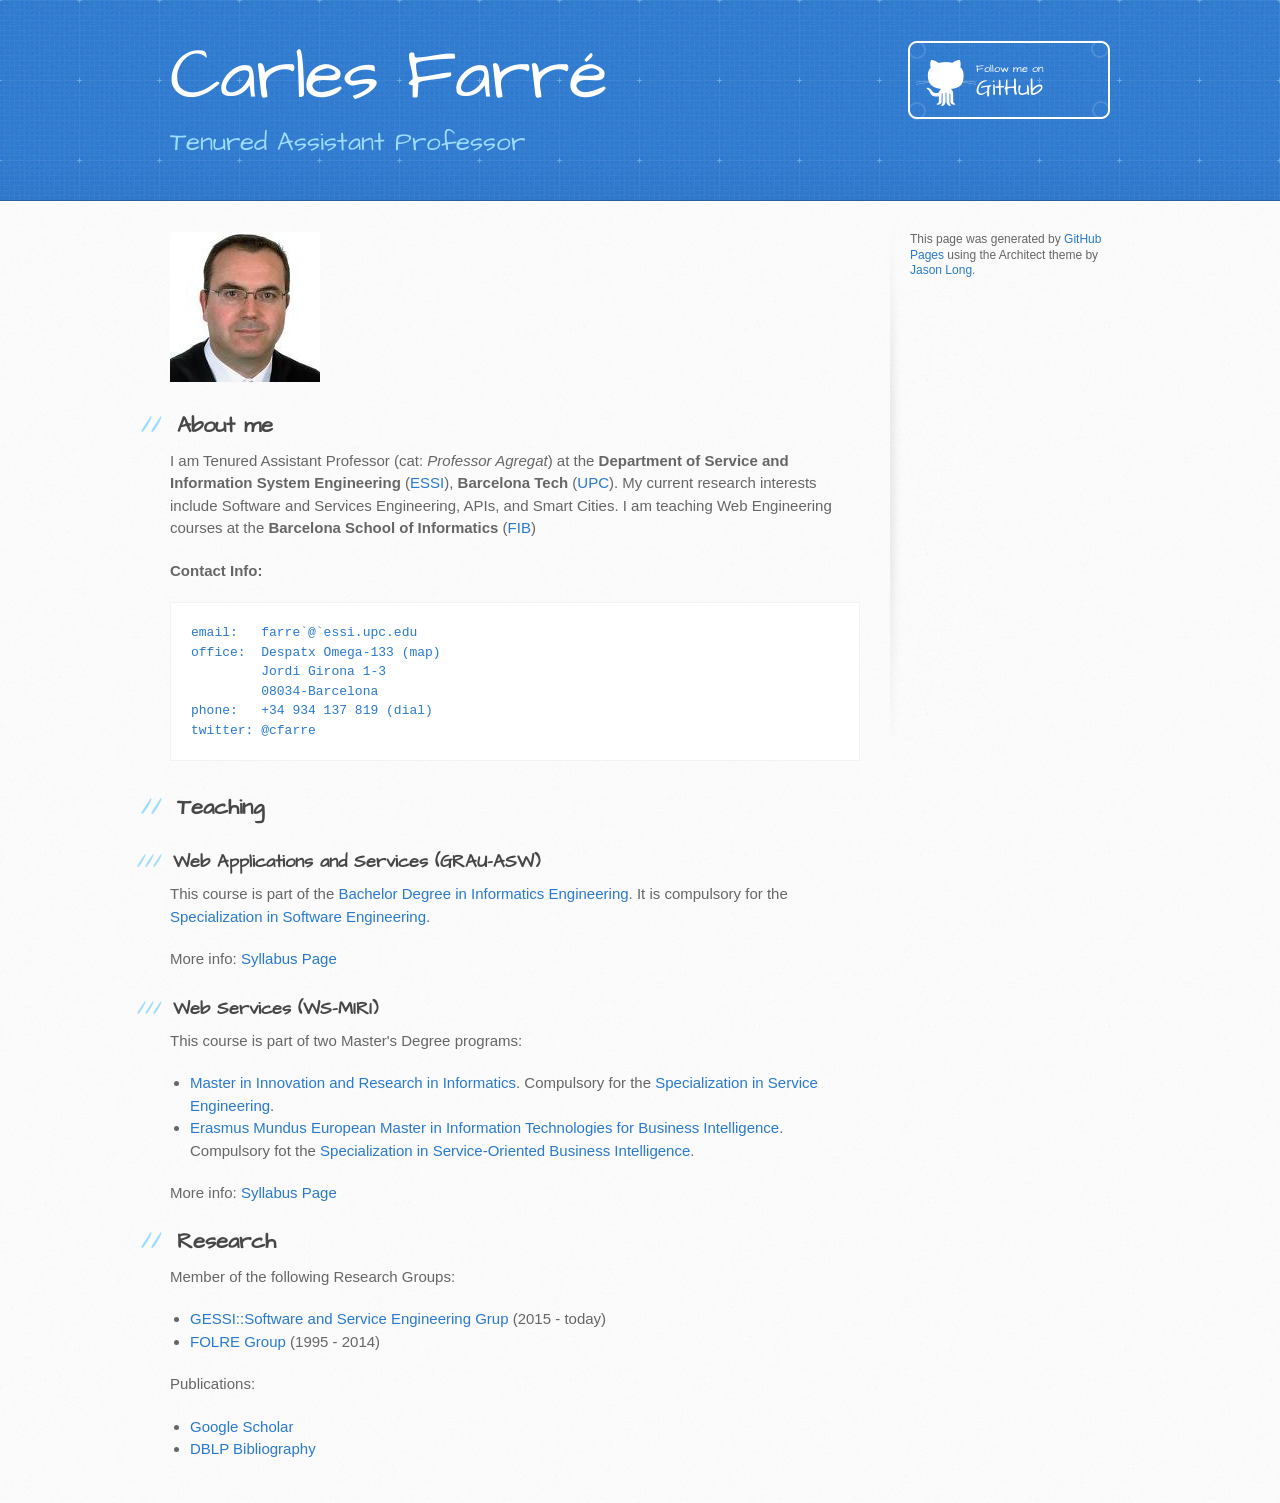
==== index.html @ 05acc35c "Replace master branch with page content via GitHub" ====
<!DOCTYPE html>
<html>
  <head>
    <meta charset='utf-8'>
    <meta http-equiv="X-UA-Compatible" content="chrome=1">
    <meta name="viewport" content="width=device-width, initial-scale=1, maximum-scale=1">
    <link href='https://fonts.googleapis.com/css?family=Architects+Daughter' rel='stylesheet' type='text/css'>
    <link rel="stylesheet" type="text/css" href="stylesheets/stylesheet.css" media="screen">
    <link rel="stylesheet" type="text/css" href="stylesheets/github-light.css" media="screen">
    <link rel="stylesheet" type="text/css" href="stylesheets/print.css" media="print">

    <!--[if lt IE 9]>
    <script src="//html5shiv.googlecode.com/svn/trunk/html5.js"></script>
    <![endif]-->

    <title>Carles Farré by carlesf</title>
  </head>

  <body>
    <header>
      <div class="inner">
        <h1>Carles Farré</h1>
        <h2>Tenured Assistant Professor</h2>
        <a href="https://github.com/carlesf" class="button"><small>Follow me on</small> GitHub</a>
      </div>
    </header>

    <div id="content-wrapper">
      <div class="inner clearfix">
        <section id="main-content">
          <p><img src="images/carles_farre.jpg" alt="Me"></p>

<h2>
<a id="about-me" class="anchor" href="#about-me" aria-hidden="true"><span class="octicon octicon-link"></span></a>About me</h2>

<p>I am Tenured Assistant Professor (cat: <em>Professor Agregat</em>) at the <strong>Department of Service and Information System Engineering</strong> (<a href="http://www.essi.upc.edu/">ESSI</a>), <strong>Barcelona Tech</strong> (<a href="http://www.upc.edu/">UPC</a>). My current research interests include Software and Services Engineering, APIs, and Smart Cities. I am teaching Web Engineering courses at the <strong>Barcelona School of Informatics</strong> (<a href="http://www.fib.upc.edu/fib.html">FIB</a>)</p>

<p><strong>Contact Info:</strong></p>

<pre><code>email:   farre`@`essi.upc.edu
office:  Despatx Omega-133 (map)
         Jordi Girona 1-3
         08034-Barcelona
phone:   +34 934 137 819 (dial)
twitter: @cfarre
</code></pre>

<h2>
<a id="teaching" class="anchor" href="#teaching" aria-hidden="true"><span class="octicon octicon-link"></span></a>Teaching</h2>

<h3>
<a id="web-applications-and-services-grau-asw" class="anchor" href="#web-applications-and-services-grau-asw" aria-hidden="true"><span class="octicon octicon-link"></span></a>Web Applications and Services (GRAU-ASW)</h3>

<p>This course is part of the <a href="http://www.fib.upc.edu/en/estudiar-enginyeria-informatica/enginyeries-pla-2003/EI.html">Bachelor Degree in Informatics Engineering</a>. It is compulsory for the <a href="http://www.fib.upc.edu/en/estudiar-enginyeria-informatica/especialitats-grau/enginyeria-del-software.html">Specialization in Software Engineering</a>.</p>

<p>More info: <a href="http://www.fib.upc.edu/en/estudiar-enginyeria-informatica/assignatures/ASW.html">Syllabus Page</a></p>

<h3>
<a id="web-services-ws-miri" class="anchor" href="#web-services-ws-miri" aria-hidden="true"><span class="octicon octicon-link"></span></a>Web Services (WS-MIRI)</h3>

<p>This course is part of two Master's Degree programs:</p>

<ul>
<li>
<a href="http://www.fib.upc.edu/en/masters/miri.html">Master in Innovation and Research in Informatics</a>. Compulsory for the <a href="http://www.fib.upc.edu/en/masters/miri/services-engineering.html">Specialization in Service Engineering</a>.</li>
<li>
<a href="http://it4bi.univ-tours.fr/">Erasmus Mundus European Master in Information Technologies for Business Intelligence</a>. Compulsory fot the <a href="http://it4bi.univ-tours.fr/home/master-programme/course-content/">Specialization in Service-Oriented Business Intelligence</a>.</li>
</ul>

<p>More info: <a href="http://www.fib.upc.edu/en/masters/miri/syllabus.html?assig=WS-MIRI">Syllabus Page</a></p>

<h2>
<a id="research" class="anchor" href="#research" aria-hidden="true"><span class="octicon octicon-link"></span></a>Research</h2>

<p>Member of the following Research Groups:</p>

<ul>
<li>
<a href="http://www.essi.upc.edu/%7Egessi/">GESSI::Software and Service Engineering Grup</a> (2015 - today)</li>
<li>
<a href="http://www.essi.upc.edu/%7Efolre/home_ang.html">FOLRE Group</a> (1995 - 2014)</li>
</ul>

<p>Publications:</p>

<ul>
<li><a href="http://scholar.google.com/citations?user=_XJMeP0AAAAJ&amp;hl=en">Google Scholar</a></li>
<li><a href="http://www.informatik.uni-trier.de/%7Eley/db/indices/a-tree/f/Farr=eacute=:Carles.html">DBLP Bibliography</a></li>
</ul>
        </section>

        <aside id="sidebar">


          <p>This page was generated by <a href="https://pages.github.com">GitHub Pages</a> using the Architect theme by <a href="https://twitter.com/jasonlong">Jason Long</a>.</p>
        </aside>
      </div>
    </div>

            <script type="text/javascript">
            var gaJsHost = (("https:" == document.location.protocol) ? "https://ssl." : "http://www.");
            document.write(unescape("%3Cscript src='" + gaJsHost + "google-analytics.com/ga.js' type='text/javascript'%3E%3C/script%3E"));
          </script>
          <script type="text/javascript">
            try {
              var pageTracker = _gat._getTracker("UA-244586-2");
            pageTracker._trackPageview();
            } catch(err) {}
          </script>

  </body>
</html>
---- stylesheets/github-light.css ----
/*
   Copyright 2014 GitHub Inc.

   Licensed under the Apache License, Version 2.0 (the "License");
   you may not use this file except in compliance with the License.
   You may obtain a copy of the License at

       http://www.apache.org/licenses/LICENSE-2.0

   Unless required by applicable law or agreed to in writing, software
   distributed under the License is distributed on an "AS IS" BASIS,
   WITHOUT WARRANTIES OR CONDITIONS OF ANY KIND, either express or implied.
   See the License for the specific language governing permissions and
   limitations under the License.

*/

.pl-c /* comment */ {
  color: #969896;
}

.pl-c1      /* constant, markup.raw, meta.diff.header, meta.module-reference, meta.property-name, support, support.constant, support.variable, variable.other.constant */,
.pl-s .pl-v /* string variable */ {
  color: #0086b3;
}

.pl-e  /* entity */,
.pl-en /* entity.name */ {
  color: #795da3;
}

.pl-s .pl-s1 /* string source */,
.pl-smi      /* storage.modifier.import, storage.modifier.package, storage.type.java, variable.other, variable.parameter.function */ {
  color: #333;
}

.pl-ent /* entity.name.tag */ {
  color: #63a35c;
}

.pl-k /* keyword, storage, storage.type */ {
  color: #a71d5d;
}

.pl-pds              /* punctuation.definition.string, string.regexp.character-class */,
.pl-s                /* string */,
.pl-s .pl-pse .pl-s1 /* string punctuation.section.embedded source */,
.pl-sr               /* string.regexp */,
.pl-sr .pl-cce       /* string.regexp constant.character.escape */,
.pl-sr .pl-sra       /* string.regexp string.regexp.arbitrary-repitition */,
.pl-sr .pl-sre       /* string.regexp source.ruby.embedded */ {
  color: #183691;
}

.pl-v /* variable */ {
  color: #ed6a43;
}

.pl-id /* invalid.deprecated */ {
  color: #b52a1d;
}

.pl-ii /* invalid.illegal */ {
  background-color: #b52a1d;
  color: #f8f8f8;
}

.pl-sr .pl-cce /* string.regexp constant.character.escape */ {
  color: #63a35c;
  font-weight: bold;
}

.pl-ml /* markup.list */ {
  color: #693a17;
}

.pl-mh        /* markup.heading */,
.pl-mh .pl-en /* markup.heading entity.name */,
.pl-ms        /* meta.separator */ {
  color: #1d3e81;
  font-weight: bold;
}

.pl-mq /* markup.quote */ {
  color: #008080;
}

.pl-mi /* markup.italic */ {
  color: #333;
  font-style: italic;
}

.pl-mb /* markup.bold */ {
  color: #333;
  font-weight: bold;
}

.pl-md /* markup.deleted, meta.diff.header.from-file */ {
  background-color: #ffecec;
  color: #bd2c00;
}

.pl-mi1 /* markup.inserted, meta.diff.header.to-file */ {
  background-color: #eaffea;
  color: #55a532;
}

.pl-mdr /* meta.diff.range */ {
  color: #795da3;
  font-weight: bold;
}

.pl-mo /* meta.output */ {
  color: #1d3e81;
}
---- stylesheets/print.css ----
html, body, div, span, applet, object, iframe,
h1, h2, h3, h4, h5, h6, p, blockquote, pre,
a, abbr, acronym, address, big, cite, code,
del, dfn, em, img, ins, kbd, q, s, samp,
small, strike, strong, sub, sup, tt, var,
b, u, i, center,
dl, dt, dd, ol, ul, li,
fieldset, form, label, legend,
table, caption, tbody, tfoot, thead, tr, th, td,
article, aside, canvas, details, embed,
figure, figcaption, footer, header, hgroup,
menu, nav, output, ruby, section, summary,
time, mark, audio, video {
  padding: 0;
  margin: 0;
  font: inherit;
  font-size: 100%;
  vertical-align: baseline;
  border: 0;
}
/* HTML5 display-role reset for older browsers */
article, aside, details, figcaption, figure,
footer, header, hgroup, menu, nav, section {
  display: block;
}
body {
  line-height: 1;
}
ol, ul {
  list-style: none;
}
blockquote, q {
  quotes: none;
}
blockquote:before, blockquote:after,
q:before, q:after {
  content: '';
  content: none;
}
table {
  border-spacing: 0;
  border-collapse: collapse;
}
body {
  font-family: 'Helvetica Neue', Helvetica, Arial, serif;
  font-size: 13px;
  line-height: 1.5;
  color: #000;
}

a {
  font-weight: bold;
  color: #d5000d;
}

header {
  padding-top: 35px;
  padding-bottom: 10px;
}

header h1 {
  font-size: 48px;
  font-weight: bold;
  line-height: 1.2;
  color: #303030;
  letter-spacing: -1px;
}

header h2 {
  font-size: 24px;
  font-weight: normal;
  line-height: 1.3;
  color: #aaa;
  letter-spacing: -1px;
}
#downloads {
  display: none;
}
#main_content {
  padding-top: 20px;
}

code, pre {
  margin-bottom: 30px;
  font-family: Monaco, "Bitstream Vera Sans Mono", "Lucida Console", Terminal;
  font-size: 12px;
  color: #222;
}

code {
  padding: 0 3px;
}

pre {
  padding: 20px;
  overflow: auto;
  border: solid 1px #ddd;
}
pre code {
  padding: 0;
}

ul, ol, dl {
  margin-bottom: 20px;
}


/* COMMON STYLES */

table {
  width: 100%;
  border: 1px solid #ebebeb;
}

th {
  font-weight: 500;
}

td {
  font-weight: 300;
  text-align: center;
  border: 1px solid #ebebeb;
}

form {
  padding: 20px;
  background: #f2f2f2;

}


/* GENERAL ELEMENT TYPE STYLES */

h1 {
  font-size: 2.8em;
}

h2 {
  margin-bottom: 8px;
  font-size: 22px;
  font-weight: bold;
  color: #303030;
}

h3 {
  margin-bottom: 8px;
  font-size: 18px;
  font-weight: bold;
  color: #d5000d;
}

h4 {
  font-size: 16px;
  font-weight: bold;
  color: #303030;
}

h5 {
  font-size: 1em;
  color: #303030;
}

h6 {
  font-size: .8em;
  color: #303030;
}

p {
  margin-bottom: 20px;
  font-weight: 300;
}

a {
  text-decoration: none;
}

p a {
  font-weight: 400;
}

blockquote {
  padding: 0 0 0 30px;
  margin-bottom: 20px;
  font-size: 1.6em;
  border-left: 10px solid #e9e9e9;
}

ul li {
  padding-left: 20px;
  list-style-position: inside;
  list-style: disc;
}

ol li {
  padding-left: 3px;
  list-style-position: inside;
  list-style: decimal;
}

dl dd {
  font-style: italic;
  font-weight: 100;
}

footer {
  padding-top: 20px;
  padding-bottom: 30px;
  margin-top: 40px;
  font-size: 13px;
  color: #aaa;
}

footer a {
  color: #666;
}

/* MISC */
.clearfix:after {
  display: block;
  height: 0;
  clear: both;
  visibility: hidden;
  content: '.';
}

.clearfix {display: inline-block;}
* html .clearfix {height: 1%;}
.clearfix {display: block;}
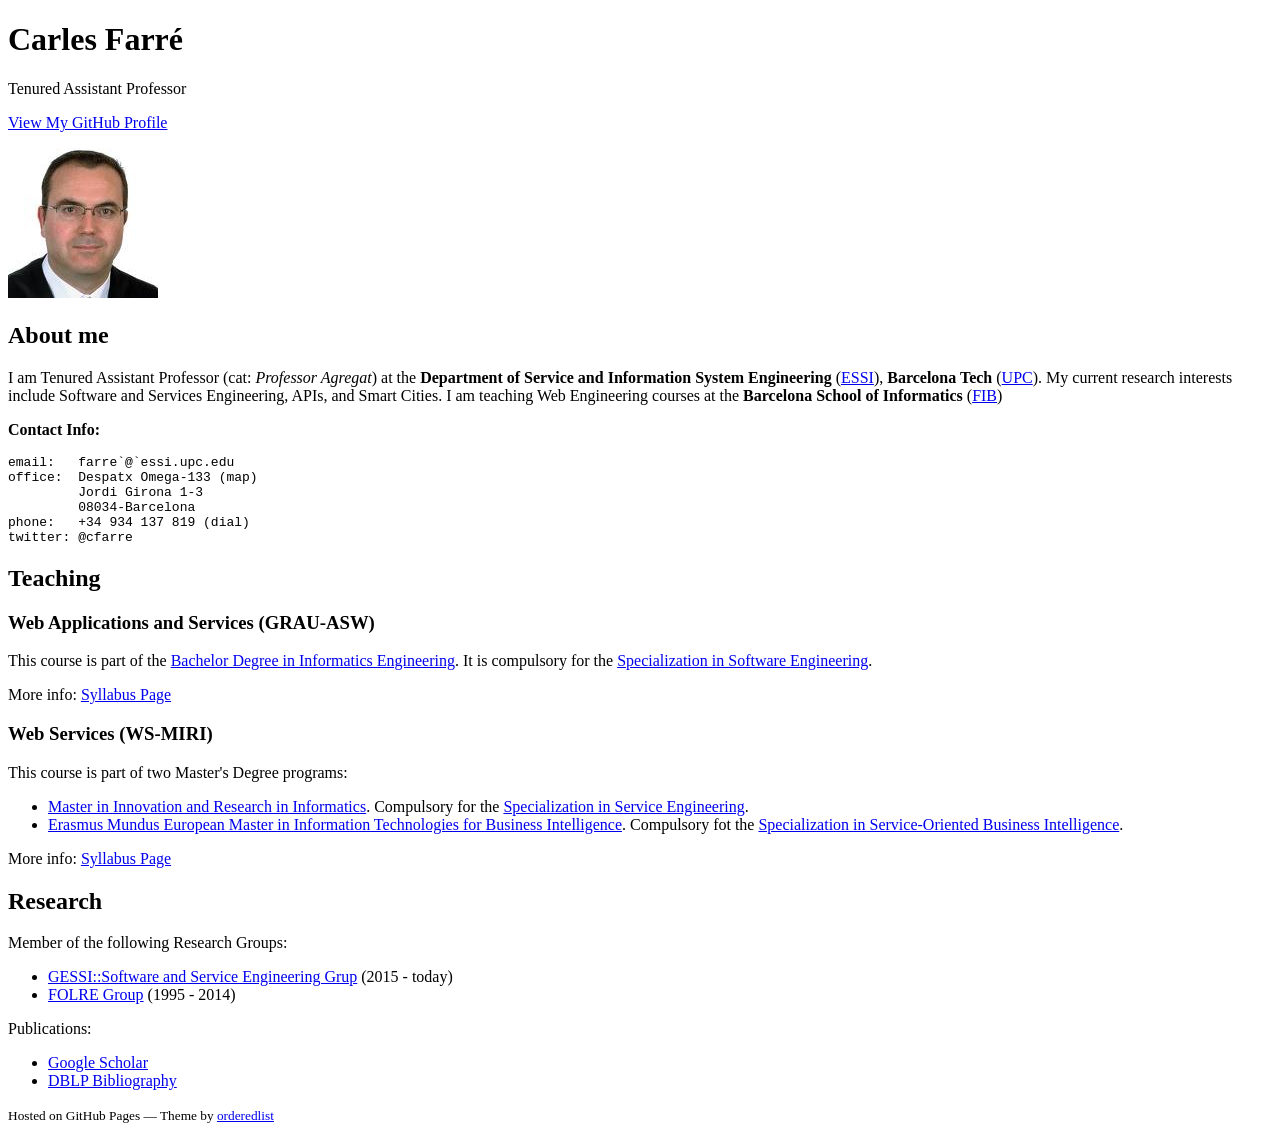
==== commit d409e945: "Replace master branch with page content via GitHub" ====
--- a/index.html
+++ b/index.html
@@ -1,34 +1,29 @@
-<!DOCTYPE html>
+<!doctype html>
 <html>
   <head>
-    <meta charset='utf-8'>
+    <meta charset="utf-8">
     <meta http-equiv="X-UA-Compatible" content="chrome=1">
-    <meta name="viewport" content="width=device-width, initial-scale=1, maximum-scale=1">
-    <link href='https://fonts.googleapis.com/css?family=Architects+Daughter' rel='stylesheet' type='text/css'>
-    <link rel="stylesheet" type="text/css" href="stylesheets/stylesheet.css" media="screen">
-    <link rel="stylesheet" type="text/css" href="stylesheets/github-light.css" media="screen">
-    <link rel="stylesheet" type="text/css" href="stylesheets/print.css" media="print">
+    <title>Carles Farré by carlesf</title>
 
+    <link rel="stylesheet" href="stylesheets/styles.css">
+    <link rel="stylesheet" href="stylesheets/github-light.css">
+    <meta name="viewport" content="width=device-width, initial-scale=1, user-scalable=no">
     <!--[if lt IE 9]>
     <script src="//html5shiv.googlecode.com/svn/trunk/html5.js"></script>
     <![endif]-->
+  </head>
+  <body>
+    <div class="wrapper">
+      <header>
+        <h1>Carles Farré</h1>
+        <p>Tenured Assistant Professor</p>
 
-    <title>Carles Farré by carlesf</title>
-  </head>
 
-  <body>
-    <header>
-      <div class="inner">
-        <h1>Carles Farré</h1>
-        <h2>Tenured Assistant Professor</h2>
-        <a href="https://github.com/carlesf" class="button"><small>Follow me on</small> GitHub</a>
-      </div>
-    </header>
+        <p class="view"><a href="https://github.com/carlesf">View My GitHub Profile</a></p>
 
-    <div id="content-wrapper">
-      <div class="inner clearfix">
-        <section id="main-content">
-          <p><img src="images/carles_farre.jpg" alt="Me"></p>
+      </header>
+      <section>
+        <p><img src="images/carles_farre.jpg" alt="Me"></p>
 
 <h2>
 <a id="about-me" class="anchor" href="#about-me" aria-hidden="true"><span class="octicon octicon-link"></span></a>About me</h2>
@@ -87,17 +82,13 @@
 <li><a href="http://scholar.google.com/citations?user=_XJMeP0AAAAJ&amp;hl=en">Google Scholar</a></li>
 <li><a href="http://www.informatik.uni-trier.de/%7Eley/db/indices/a-tree/f/Farr=eacute=:Carles.html">DBLP Bibliography</a></li>
 </ul>
-        </section>
-
-        <aside id="sidebar">
-
-
-          <p>This page was generated by <a href="https://pages.github.com">GitHub Pages</a> using the Architect theme by <a href="https://twitter.com/jasonlong">Jason Long</a>.</p>
-        </aside>
-      </div>
+      </section>
+      <footer>
+        <p><small>Hosted on GitHub Pages &mdash; Theme by <a href="https://github.com/orderedlist">orderedlist</a></small></p>
+      </footer>
     </div>
-
-            <script type="text/javascript">
+    <script src="javascripts/scale.fix.js"></script>
+              <script type="text/javascript">
             var gaJsHost = (("https:" == document.location.protocol) ? "https://ssl." : "http://www.");
             document.write(unescape("%3Cscript src='" + gaJsHost + "google-analytics.com/ga.js' type='text/javascript'%3E%3C/script%3E"));
           </script>
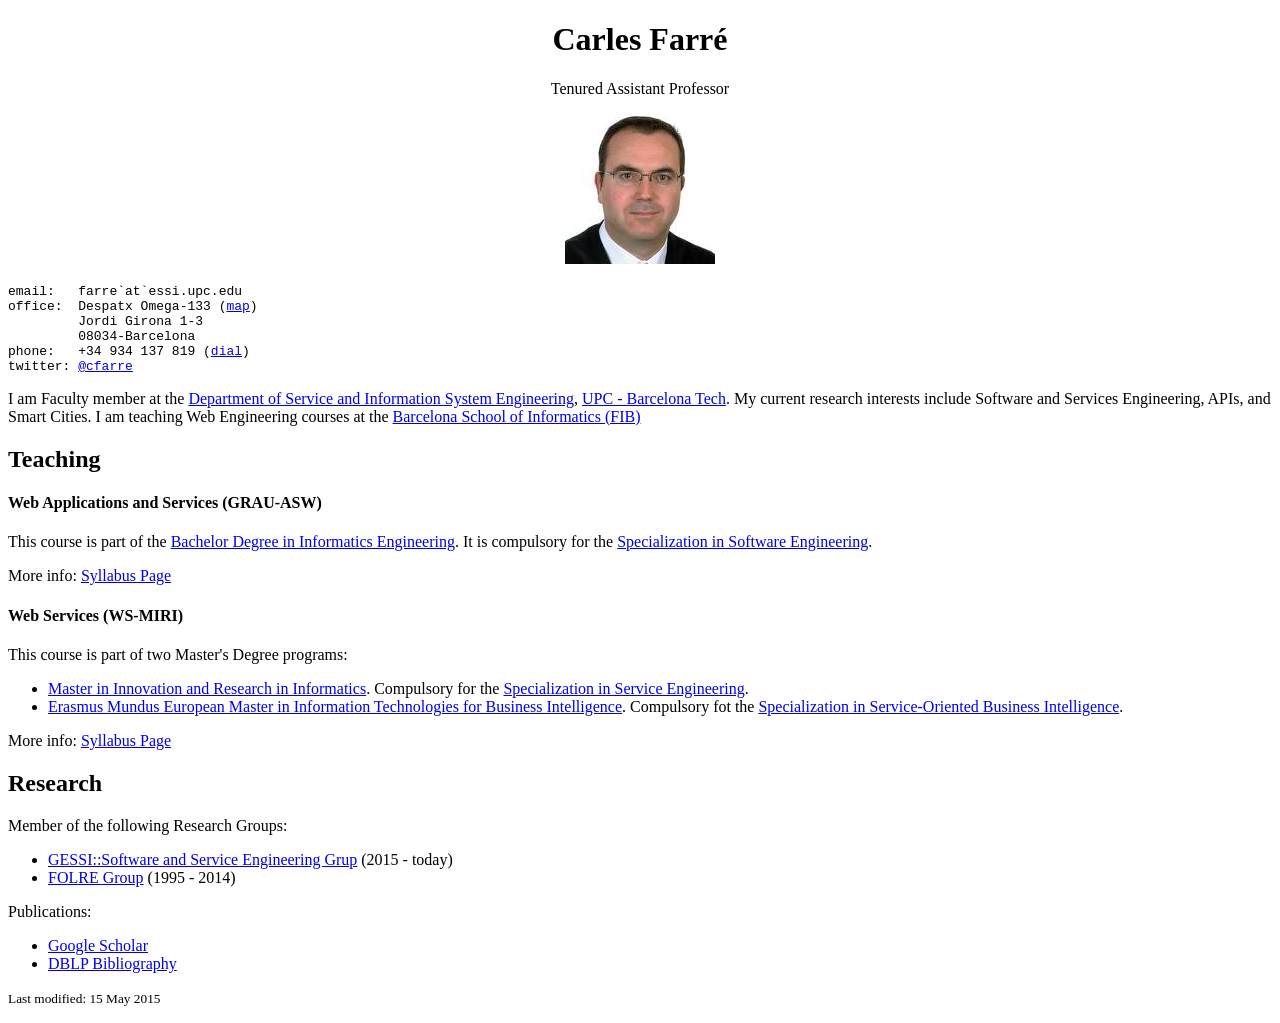
==== commit c17bfaa3: "redux" ====
--- a/index.html
+++ b/index.html
@@ -1,3 +1,4 @@
+
 <!doctype html>
 <html>
   <head>
@@ -15,43 +16,41 @@
   <body>
     <div class="wrapper">
       <header>
-        <h1>Carles Farré</h1>
-        <p>Tenured Assistant Professor</p>
-
-
-        <p class="view"><a href="https://github.com/carlesf">View My GitHub Profile</a></p>
+        <div  style="text-align:center;">
+          <h1>Carles Farré</h1>
+          <p>Tenured Assistant Professor</p>
+  
+  
+          <p><img src="images/carles_farre.jpg" alt="Me"></p>
+        </div>
+      <pre>email:   farre`at`essi.upc.edu
+office:  Despatx Omega-133 (<a href=
+				"http://maps.google.com/maps/ms?ie=UTF8&amp;hl=en&amp;msa=0&amp;msid=118446664410541882953.00000112d8265e1d7f8ae&amp;t=h&amp;z=19">map</a>)
+         Jordi Girona 1-3
+         08034-Barcelona
+phone:   +34 934 137 819 (<a href="tel:+34934137819">dial</a>)
+twitter: <a href="https://twitter.com/cfarre">@cfarre</a>
+</pre>
 
       </header>
       <section>
-        <p><img src="images/carles_farre.jpg" alt="Me"></p>
-
-<h2>
-<a id="about-me" class="anchor" href="#about-me" aria-hidden="true"><span class="octicon octicon-link"></span></a>About me</h2>
-
-<p>I am Tenured Assistant Professor (cat: <em>Professor Agregat</em>) at the <strong>Department of Service and Information System Engineering</strong> (<a href="http://www.essi.upc.edu/">ESSI</a>), <strong>Barcelona Tech</strong> (<a href="http://www.upc.edu/">UPC</a>). My current research interests include Software and Services Engineering, APIs, and Smart Cities. I am teaching Web Engineering courses at the <strong>Barcelona School of Informatics</strong> (<a href="http://www.fib.upc.edu/fib.html">FIB</a>)</p>
-
-<p><strong>Contact Info:</strong></p>
-
-<pre><code>email:   farre`@`essi.upc.edu
-office:  Despatx Omega-133 (map)
-         Jordi Girona 1-3
-         08034-Barcelona
-phone:   +34 934 137 819 (dial)
-twitter: @cfarre
-</code></pre>
+<p>I am Faculty member at the <a href="http://www.essi.upc.edu/">Department of Service and Information System Engineering</a>,
+<a href="http://www.upc.edu/">UPC - Barcelona Tech</a>.
+My current research interests include Software and Services Engineering, APIs, and Smart Cities.
+I am teaching Web Engineering courses at the <a href="http://www.fib.upc.edu/fib.html">Barcelona School of Informatics (FIB)</a></p>
 
 <h2>
 <a id="teaching" class="anchor" href="#teaching" aria-hidden="true"><span class="octicon octicon-link"></span></a>Teaching</h2>
 
-<h3>
-<a id="web-applications-and-services-grau-asw" class="anchor" href="#web-applications-and-services-grau-asw" aria-hidden="true"><span class="octicon octicon-link"></span></a>Web Applications and Services (GRAU-ASW)</h3>
+<h4>
+<a id="web-applications-and-services-grau-asw" class="anchor" href="#web-applications-and-services-grau-asw" aria-hidden="true"><span class="octicon octicon-link"></span></a>Web Applications and Services (GRAU-ASW)</h4>
 
 <p>This course is part of the <a href="http://www.fib.upc.edu/en/estudiar-enginyeria-informatica/enginyeries-pla-2003/EI.html">Bachelor Degree in Informatics Engineering</a>. It is compulsory for the <a href="http://www.fib.upc.edu/en/estudiar-enginyeria-informatica/especialitats-grau/enginyeria-del-software.html">Specialization in Software Engineering</a>.</p>
 
 <p>More info: <a href="http://www.fib.upc.edu/en/estudiar-enginyeria-informatica/assignatures/ASW.html">Syllabus Page</a></p>
 
-<h3>
-<a id="web-services-ws-miri" class="anchor" href="#web-services-ws-miri" aria-hidden="true"><span class="octicon octicon-link"></span></a>Web Services (WS-MIRI)</h3>
+<h4>
+<a id="web-services-ws-miri" class="anchor" href="#web-services-ws-miri" aria-hidden="true"><span class="octicon octicon-link"></span></a>Web Services (WS-MIRI)</h4>
 
 <p>This course is part of two Master's Degree programs:</p>
 
@@ -84,7 +83,7 @@
 </ul>
       </section>
       <footer>
-        <p><small>Hosted on GitHub Pages &mdash; Theme by <a href="https://github.com/orderedlist">orderedlist</a></small></p>
+        <p><small>Last modified: 15 May 2015</small></p>
       </footer>
     </div>
     <script src="javascripts/scale.fix.js"></script>
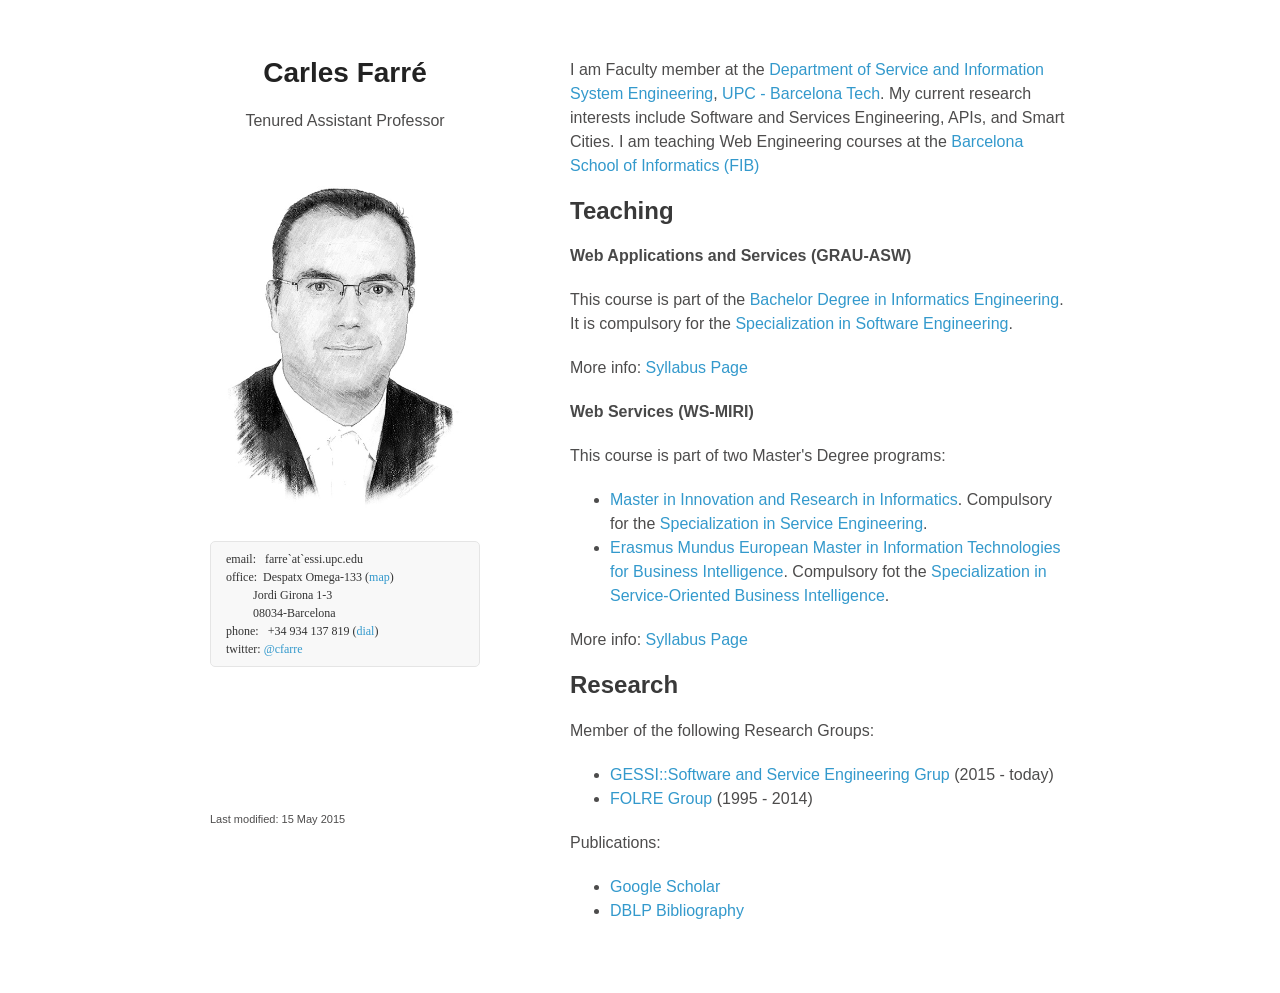
==== commit 8b00ad88: "new picture" ====
--- a/index.html
+++ b/index.html
@@ -21,7 +21,7 @@
           <p>Tenured Assistant Professor</p>
   
   
-          <p><img src="images/carles_farre.jpg" alt="Me"></p>
+          <p><img src="images/cf.jpg" alt="Me"></p>
         </div>
       <pre>email:   farre`at`essi.upc.edu
 office:  Despatx Omega-133 (<a href=
--- a/stylesheets/styles.css
+++ b/stylesheets/styles.css
@@ -0,0 +1,255 @@
+@import url(https://fonts.googleapis.com/css?family=Lato:300italic,700italic,300,700);
+
+body {
+  padding:50px;
+  font: 16px/1.5 Lat, "Helvetica Neue", Helvetica, Arial, sans-serif;
+  color: #4D4C4C;
+  font-weight:300;
+}
+
+h1, h2, h3, h4, h5, h6 {
+  color:#222;
+  margin:0 0 20px;
+}
+
+p, ul, ol, table, pre, dl {
+  margin:0 0 20px;
+}
+
+h1, h2, h3 {
+  line-height:1.1;
+}
+
+h1 {
+  font-size:28px;
+}
+
+h2 {
+  color:#393939;
+}
+
+h3, h4, h5, h6 {
+  color:#494949;
+}
+
+a {
+  color:#39c;
+  font-weight:400;
+  text-decoration:none;
+}
+
+a small {
+  font-size:11px;
+  color:#777;
+  margin-top:-0.6em;
+  display:block;
+}
+
+.wrapper {
+  width:860px;
+  margin:0 auto;
+}
+
+blockquote {
+  border-left:1px solid #e5e5e5;
+  margin:0;
+  padding:0 0 0 20px;
+  font-style:italic;
+}
+
+code, pre {
+  font-family:Monaco, Bitstream Vera Sans Mono, Lucida Console, Terminal;
+  color:#333;
+  font-size:12px;
+}
+
+pre {
+  padding:8px 15px;
+  background: #f8f8f8;  
+  border-radius:5px;
+  border:1px solid #e5e5e5;
+  overflow-x: auto;
+}
+
+table {
+  width:100%;
+  border-collapse:collapse;
+}
+
+th, td {
+  text-align:left;
+  padding:5px 10px;
+  border-bottom:1px solid #e5e5e5;
+}
+
+dt {
+  color:#444;
+  font-weight:700;
+}
+
+th {
+  color:#444;
+}
+
+img {
+  max-width:100%;
+}
+
+header {
+  width:270px;
+  float:left;
+  position:fixed;
+}
+
+header ul {
+  list-style:none;
+  height:40px;
+  
+  padding:0;
+  
+  background: #eee;
+  background: -moz-linear-gradient(top, #f8f8f8 0%, #dddddd 100%);
+  background: -webkit-gradient(linear, left top, left bottom, color-stop(0%,#f8f8f8), color-stop(100%,#dddddd));
+  background: -webkit-linear-gradient(top, #f8f8f8 0%,#dddddd 100%);
+  background: -o-linear-gradient(top, #f8f8f8 0%,#dddddd 100%);
+  background: -ms-linear-gradient(top, #f8f8f8 0%,#dddddd 100%);
+  background: linear-gradient(top, #f8f8f8 0%,#dddddd 100%);
+  
+  border-radius:5px;
+  border:1px solid #d2d2d2;
+  box-shadow:inset #fff 0 1px 0, inset rgba(0,0,0,0.03) 0 -1px 0;
+  width:270px;
+}
+
+header li {
+  width:89px;
+  float:left;
+  border-right:1px solid #d2d2d2;
+  height:40px;
+}
+
+header ul a {
+  line-height:1;
+  font-size:11px;
+  color:#999;
+  display:block;
+  text-align:center;
+  padding-top:6px;
+  height:40px;
+}
+
+strong {
+  color:#222;
+  font-weight:700;
+}
+
+header ul li + li {
+  width:88px;
+  border-left:1px solid #fff;
+}
+
+header ul li + li + li {
+  border-right:none;
+  width:89px;
+}
+
+header ul a strong {
+  font-size:14px;
+  display:block;
+  color:#222;
+}
+
+section {
+  width:500px;
+  float:right;
+  padding-bottom:50px;
+}
+
+small {
+  font-size:11px;
+}
+
+hr {
+  border:0;
+  background:#e5e5e5;
+  height:1px;
+  margin:0 0 20px;
+}
+
+footer {
+  width:270px;
+  float:left;
+  position:fixed;
+  bottom:50px;
+}
+
+@media print, screen and (max-width: 960px) {
+  
+  div.wrapper {
+    width:auto;
+    margin:0;
+  }
+  
+  header, section, footer {
+    float:none;
+    position:static;
+    width:auto;
+  }
+  
+  header {
+    padding-right:320px;
+  }
+  
+  section {
+    border:1px solid #e5e5e5;
+    border-width:1px 0;
+    padding:20px 0;
+    margin:0 0 20px;
+  }
+  
+  header a small {
+    display:inline;
+  }
+  
+  header ul {
+    position:absolute;
+    right:50px;
+    top:52px;
+  }
+}
+
+@media print, screen and (max-width: 720px) {
+  body {
+    word-wrap:break-word;
+  }
+  
+  header {
+    padding:0;
+  }
+  
+  header ul, header p.view {
+    position:static;
+  }
+  
+  pre, code {
+    word-wrap:normal;
+  }
+}
+
+@media print, screen and (max-width: 480px) {
+  body {
+    padding:15px;
+  }
+  
+  header ul {
+    display:none;
+  }
+}
+
+@media print {
+  body {
+    padding:0.4in;
+    font-size:12pt;
+    color:#444;
+  }
+}
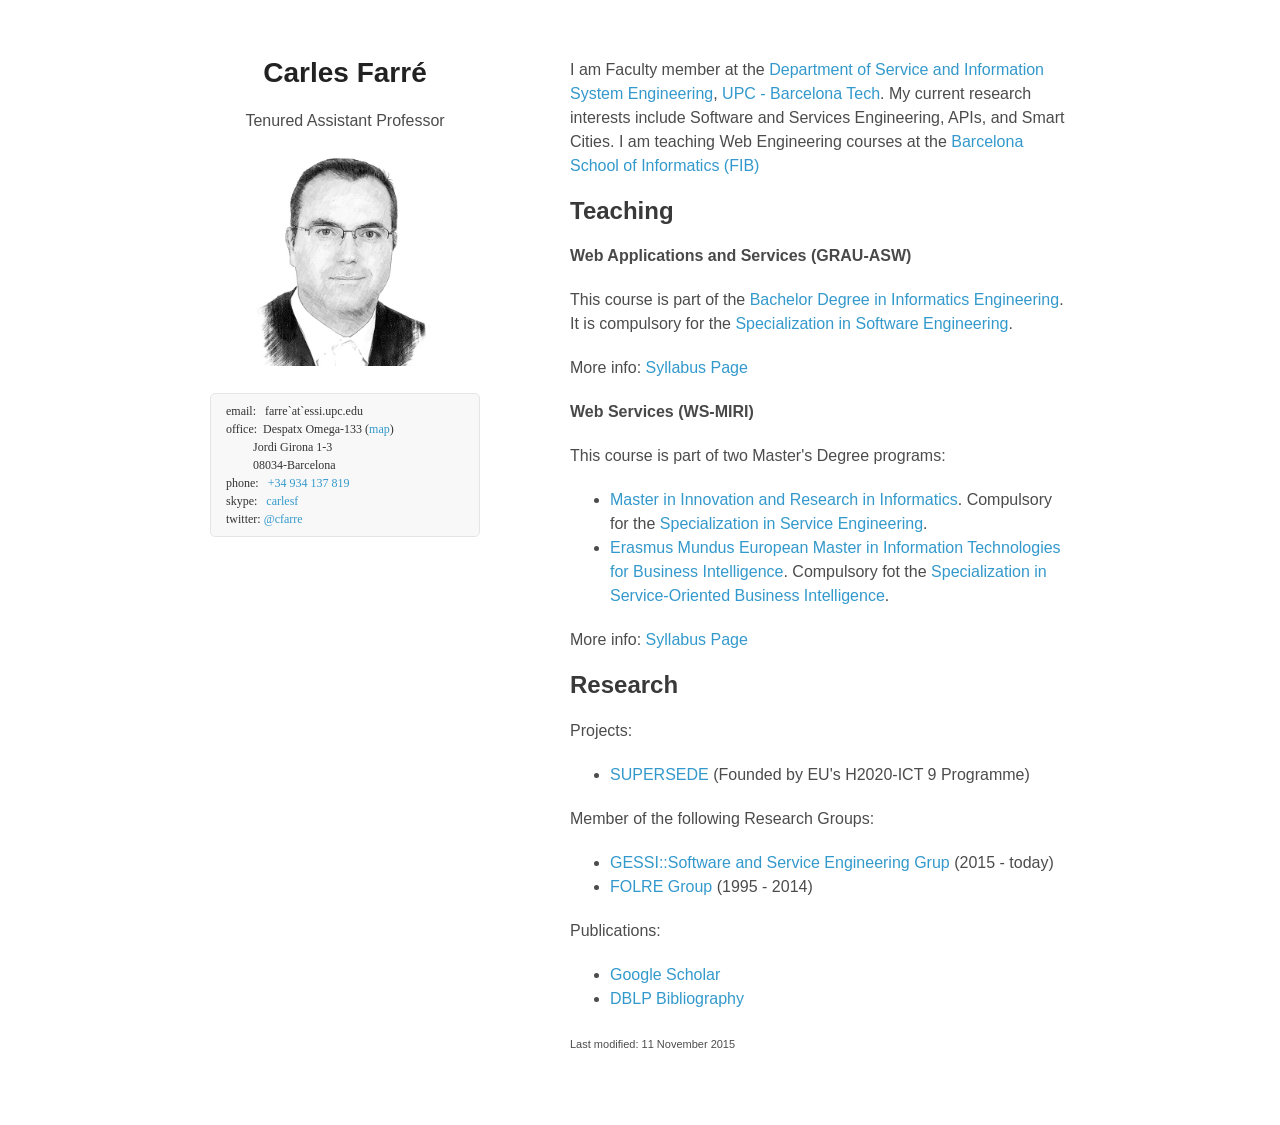
==== commit d8e28586: "Nov.11.2015 changes" ====
--- a/index.html
+++ b/index.html
@@ -21,14 +21,15 @@
           <p>Tenured Assistant Professor</p>
   
   
-          <p><img src="images/cf.jpg" alt="Me"></p>
+          <p><img src="images/cf.jpg" alt="Me" style="width:75%;"></p>
         </div>
       <pre>email:   farre`at`essi.upc.edu
 office:  Despatx Omega-133 (<a href=
 				"http://maps.google.com/maps/ms?ie=UTF8&amp;hl=en&amp;msa=0&amp;msid=118446664410541882953.00000112d8265e1d7f8ae&amp;t=h&amp;z=19">map</a>)
          Jordi Girona 1-3
          08034-Barcelona
-phone:   +34 934 137 819 (<a href="tel:+34934137819">dial</a>)
+phone:   <a href="tel:+34934137819">+34 934 137 819 </a>
+skype:   <a href="skype:carlesf?call">carlesf</a>
 twitter: <a href="https://twitter.com/cfarre">@cfarre</a>
 </pre>
 
@@ -66,8 +67,11 @@
 <h2>
 <a id="research" class="anchor" href="#research" aria-hidden="true"><span class="octicon octicon-link"></span></a>Research</h2>
 
+<p>Projects:</p>
+<ul>
+<li><a href="https://www.supersede.eu/">SUPERSEDE</a> (Founded by EU's H2020-ICT 9 Programme)</li>
+</ul>
 <p>Member of the following Research Groups:</p>
-
 <ul>
 <li>
 <a href="http://www.essi.upc.edu/%7Egessi/">GESSI::Software and Service Engineering Grup</a> (2015 - today)</li>
@@ -81,10 +85,9 @@
 <li><a href="http://scholar.google.com/citations?user=_XJMeP0AAAAJ&amp;hl=en">Google Scholar</a></li>
 <li><a href="http://www.informatik.uni-trier.de/%7Eley/db/indices/a-tree/f/Farr=eacute=:Carles.html">DBLP Bibliography</a></li>
 </ul>
-      </section>
-      <footer>
-        <p><small>Last modified: 15 May 2015</small></p>
-      </footer>
+<p/>
+<p><small>Last modified: 11 November 2015</small></p>
+</section>
     </div>
     <script src="javascripts/scale.fix.js"></script>
               <script type="text/javascript">
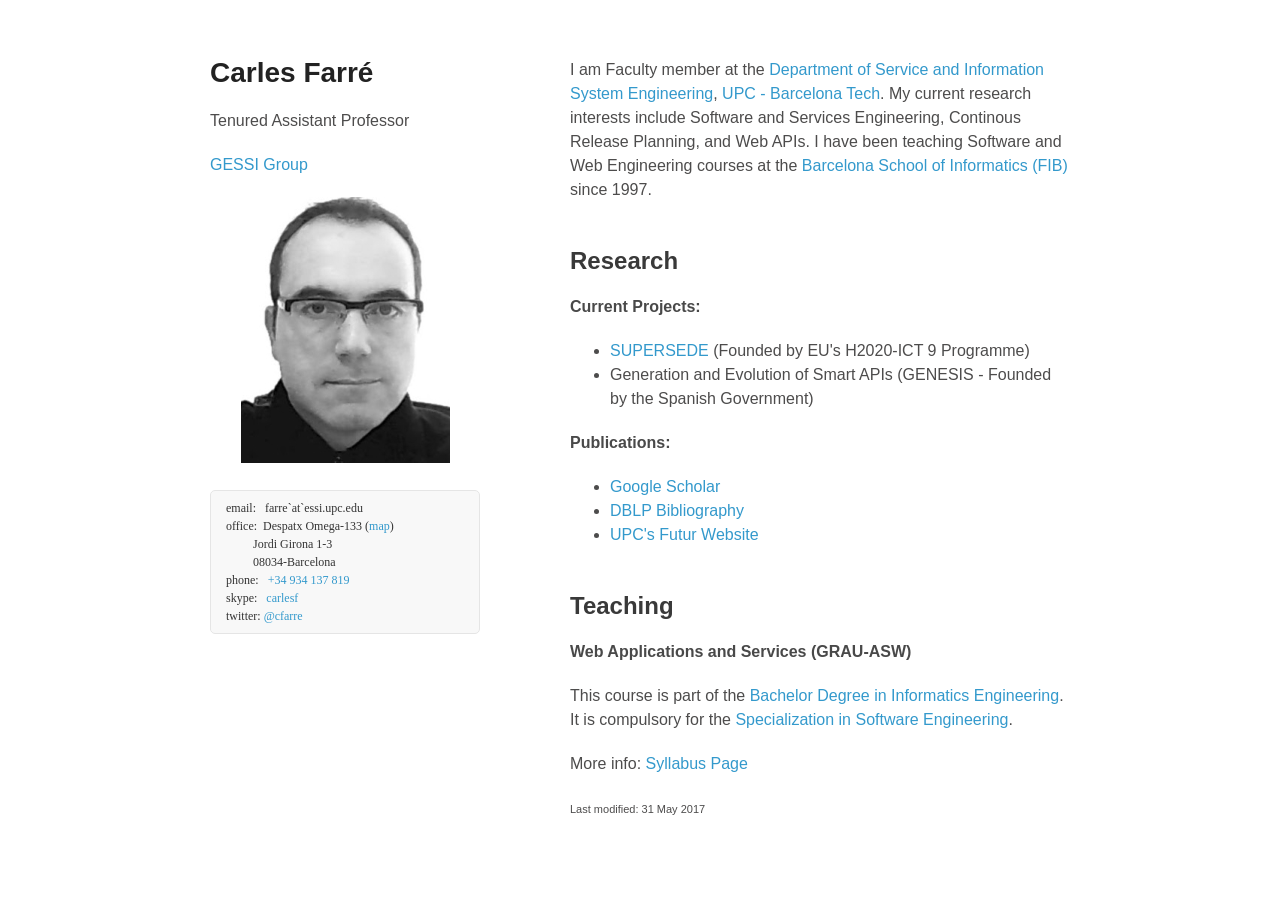
==== commit 097d3103: "New version: 2017-05-31 New version: 2017-05-31" ====
--- a/index.html
+++ b/index.html
@@ -16,12 +16,12 @@
   <body>
     <div class="wrapper">
       <header>
-        <div  style="text-align:center;">
+        <div  style="text-align:left;">
           <h1>Carles Farré</h1>
           <p>Tenured Assistant Professor</p>
-  
-  
-          <p><img src="images/cf.jpg" alt="Me" style="width:75%;"></p>
+          <p><a href="http://www.essi.upc.edu/%7Egessi/">GESSI Group</a></p>
+
+          <p style="text-align:center;"><img src="images/cf2.jpg" alt="Me" ></p>
         </div>
       <pre>email:   farre`at`essi.upc.edu
 office:  Despatx Omega-133 (<a href=
@@ -32,15 +32,29 @@
 skype:   <a href="skype:carlesf?call">carlesf</a>
 twitter: <a href="https://twitter.com/cfarre">@cfarre</a>
 </pre>
+</header>
+<section>
+  <p>I am Faculty member at the <a href="http://www.essi.upc.edu/">Department of Service and Information System Engineering</a>,
+  <a href="http://www.upc.edu/">UPC - Barcelona Tech</a>.
+  My current research interests include Software and Services Engineering, Continous Release Planning, and Web APIs.
+  I have been teaching Software and Web Engineering courses at the <a href="http://www.fib.upc.edu/fib.html">Barcelona School of Informatics (FIB)</a> since 1997.</p>
+<h2><br
+  <a id="research" class="anchor" href="#research" aria-hidden="true"><span class="octicon octicon-link"></span></a>Research</h2>
+<h4>
+<a id="current-projects" class="anchor" href="#current-projects" aria-hidden="true"><span class="octicon octicon-link"></span></a>Current Projects:</h4>
+<ul>
+<li><a href="https://www.supersede.eu/">SUPERSEDE</a> (Founded by EU's H2020-ICT 9 Programme)</li>
+<li>Generation and Evolution of Smart APIs (GENESIS - Founded by the Spanish Government)</li>
+</ul>
+<h4>
+<a id="publications" class="anchor" href="#publications" aria-hidden="true"><span class="octicon octicon-link"></span></a>Publications:</h4>
+<ul>
+<li><a href="http://scholar.google.com/citations?user=_XJMeP0AAAAJ&amp;hl=en">Google Scholar</a></li>
+<li><a href="http://www.informatik.uni-trier.de/%7Eley/db/indices/a-tree/f/Farr=eacute=:Carles.html">DBLP Bibliography</a></li>
+<li><a href="http://futur.upc.edu/1002901">UPC's Futur Website</a></li>
+</ul>
 
-      </header>
-      <section>
-<p>I am Faculty member at the <a href="http://www.essi.upc.edu/">Department of Service and Information System Engineering</a>,
-<a href="http://www.upc.edu/">UPC - Barcelona Tech</a>.
-My current research interests include Software and Services Engineering, APIs, and Smart Cities.
-I am teaching Web Engineering courses at the <a href="http://www.fib.upc.edu/fib.html">Barcelona School of Informatics (FIB)</a></p>
-
-<h2>
+<h2><br>
 <a id="teaching" class="anchor" href="#teaching" aria-hidden="true"><span class="octicon octicon-link"></span></a>Teaching</h2>
 
 <h4>
@@ -50,43 +64,8 @@
 
 <p>More info: <a href="http://www.fib.upc.edu/en/estudiar-enginyeria-informatica/assignatures/ASW.html">Syllabus Page</a></p>
 
-<h4>
-<a id="web-services-ws-miri" class="anchor" href="#web-services-ws-miri" aria-hidden="true"><span class="octicon octicon-link"></span></a>Web Services (WS-MIRI)</h4>
-
-<p>This course is part of two Master's Degree programs:</p>
-
-<ul>
-<li>
-<a href="http://www.fib.upc.edu/en/masters/miri.html">Master in Innovation and Research in Informatics</a>. Compulsory for the <a href="http://www.fib.upc.edu/en/masters/miri/services-engineering.html">Specialization in Service Engineering</a>.</li>
-<li>
-<a href="http://it4bi.univ-tours.fr/">Erasmus Mundus European Master in Information Technologies for Business Intelligence</a>. Compulsory fot the <a href="http://it4bi.univ-tours.fr/home/master-programme/course-content/">Specialization in Service-Oriented Business Intelligence</a>.</li>
-</ul>
-
-<p>More info: <a href="http://www.fib.upc.edu/en/masters/miri/syllabus.html?assig=WS-MIRI">Syllabus Page</a></p>
-
-<h2>
-<a id="research" class="anchor" href="#research" aria-hidden="true"><span class="octicon octicon-link"></span></a>Research</h2>
-
-<p>Projects:</p>
-<ul>
-<li><a href="https://www.supersede.eu/">SUPERSEDE</a> (Founded by EU's H2020-ICT 9 Programme)</li>
-</ul>
-<p>Member of the following Research Groups:</p>
-<ul>
-<li>
-<a href="http://www.essi.upc.edu/%7Egessi/">GESSI::Software and Service Engineering Grup</a> (2015 - today)</li>
-<li>
-<a href="http://www.essi.upc.edu/%7Efolre/home_ang.html">FOLRE Group</a> (1995 - 2014)</li>
-</ul>
-
-<p>Publications:</p>
-
-<ul>
-<li><a href="http://scholar.google.com/citations?user=_XJMeP0AAAAJ&amp;hl=en">Google Scholar</a></li>
-<li><a href="http://www.informatik.uni-trier.de/%7Eley/db/indices/a-tree/f/Farr=eacute=:Carles.html">DBLP Bibliography</a></li>
-</ul>
 <p/>
-<p><small>Last modified: 11 November 2015</small></p>
+<p><small>Last modified: 31 May 2017</small></p>
 </section>
     </div>
     <script src="javascripts/scale.fix.js"></script>
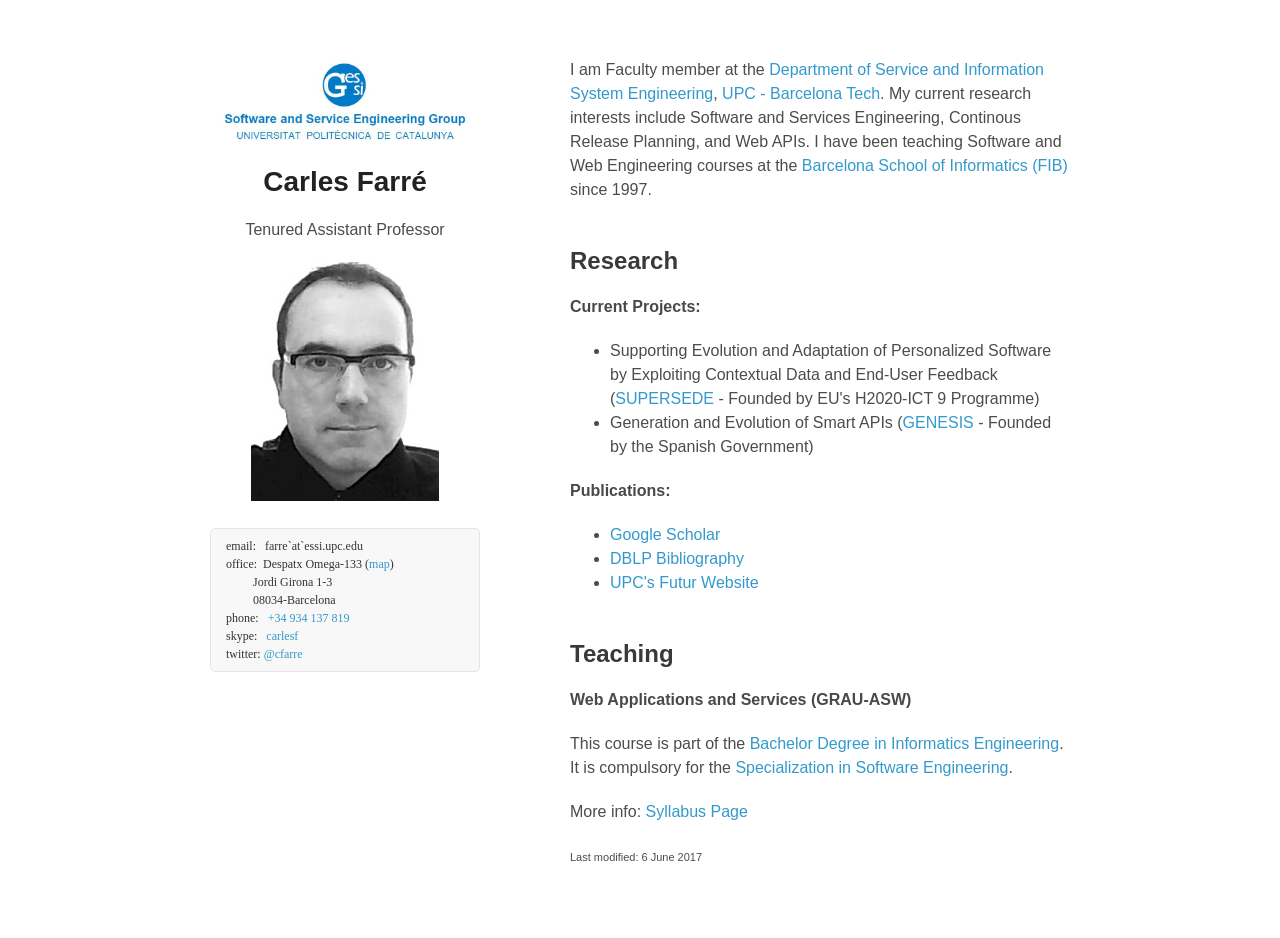
==== commit 0e166461: "June 6 version" ====
--- a/index.html
+++ b/index.html
@@ -15,15 +15,12 @@
   </head>
   <body>
     <div class="wrapper">
-      <header>
-        <div  style="text-align:left;">
-          <h1>Carles Farré</h1>
-          <p>Tenured Assistant Professor</p>
-          <p><a href="http://www.essi.upc.edu/%7Egessi/">GESSI Group</a></p>
-
-          <p style="text-align:center;"><img src="images/cf2.jpg" alt="Me" ></p>
-        </div>
-      <pre>email:   farre`at`essi.upc.edu
+      <header style="text-align:center;">
+        <a href="http://www.essi.upc.edu/~gessi/"><img src="images/gessi-logo.jpg" alt="GESSI Group"s tyle="width:100%;"></a>
+        <h1 style="padding-top:15px;">Carles Farré</h1>
+        <p>Tenured Assistant Professor</p>
+        <img src="images/cf2.jpg" alt="Me"><p>
+      <pre style="text-align:left;">email:   farre`at`essi.upc.edu
 office:  Despatx Omega-133 (<a href=
 				"http://maps.google.com/maps/ms?ie=UTF8&amp;hl=en&amp;msa=0&amp;msid=118446664410541882953.00000112d8265e1d7f8ae&amp;t=h&amp;z=19">map</a>)
          Jordi Girona 1-3
@@ -43,8 +40,8 @@
 <h4>
 <a id="current-projects" class="anchor" href="#current-projects" aria-hidden="true"><span class="octicon octicon-link"></span></a>Current Projects:</h4>
 <ul>
-<li><a href="https://www.supersede.eu/">SUPERSEDE</a> (Founded by EU's H2020-ICT 9 Programme)</li>
-<li>Generation and Evolution of Smart APIs (GENESIS - Founded by the Spanish Government)</li>
+<li>Supporting Evolution and Adaptation of Personalized Software by Exploiting Contextual Data and End-User Feedback (<a href="https://www.supersede.eu/">SUPERSEDE</a> - Founded by EU's H2020-ICT 9 Programme)</li>
+<li>Generation and Evolution of Smart APIs (<a href="https://genesis.upc.edu/en">GENESIS</a> - Founded by the Spanish Government)</li>
 </ul>
 <h4>
 <a id="publications" class="anchor" href="#publications" aria-hidden="true"><span class="octicon octicon-link"></span></a>Publications:</h4>
@@ -65,20 +62,17 @@
 <p>More info: <a href="http://www.fib.upc.edu/en/estudiar-enginyeria-informatica/assignatures/ASW.html">Syllabus Page</a></p>
 
 <p/>
-<p><small>Last modified: 31 May 2017</small></p>
+<p><small>Last modified: 6 June 2017</small></p>
 </section>
-    </div>
-    <script src="javascripts/scale.fix.js"></script>
-              <script type="text/javascript">
-            var gaJsHost = (("https:" == document.location.protocol) ? "https://ssl." : "http://www.");
-            document.write(unescape("%3Cscript src='" + gaJsHost + "google-analytics.com/ga.js' type='text/javascript'%3E%3C/script%3E"));
-          </script>
-          <script type="text/javascript">
-            try {
-              var pageTracker = _gat._getTracker("UA-244586-2");
-            pageTracker._trackPageview();
-            } catch(err) {}
-          </script>
+</div>
+<script>
+  (function(i,s,o,g,r,a,m){i['GoogleAnalyticsObject']=r;i[r]=i[r]||function(){
+  (i[r].q=i[r].q||[]).push(arguments)},i[r].l=1*new Date();a=s.createElement(o),
+  m=s.getElementsByTagName(o)[0];a.async=1;a.src=g;m.parentNode.insertBefore(a,m)
+  })(window,document,'script','https://www.google-analytics.com/analytics.js','ga');
 
-  </body>
+  ga('create', 'UA-244586-2', 'auto');
+  ga('send', 'pageview');
+</script>
+</body>
 </html>
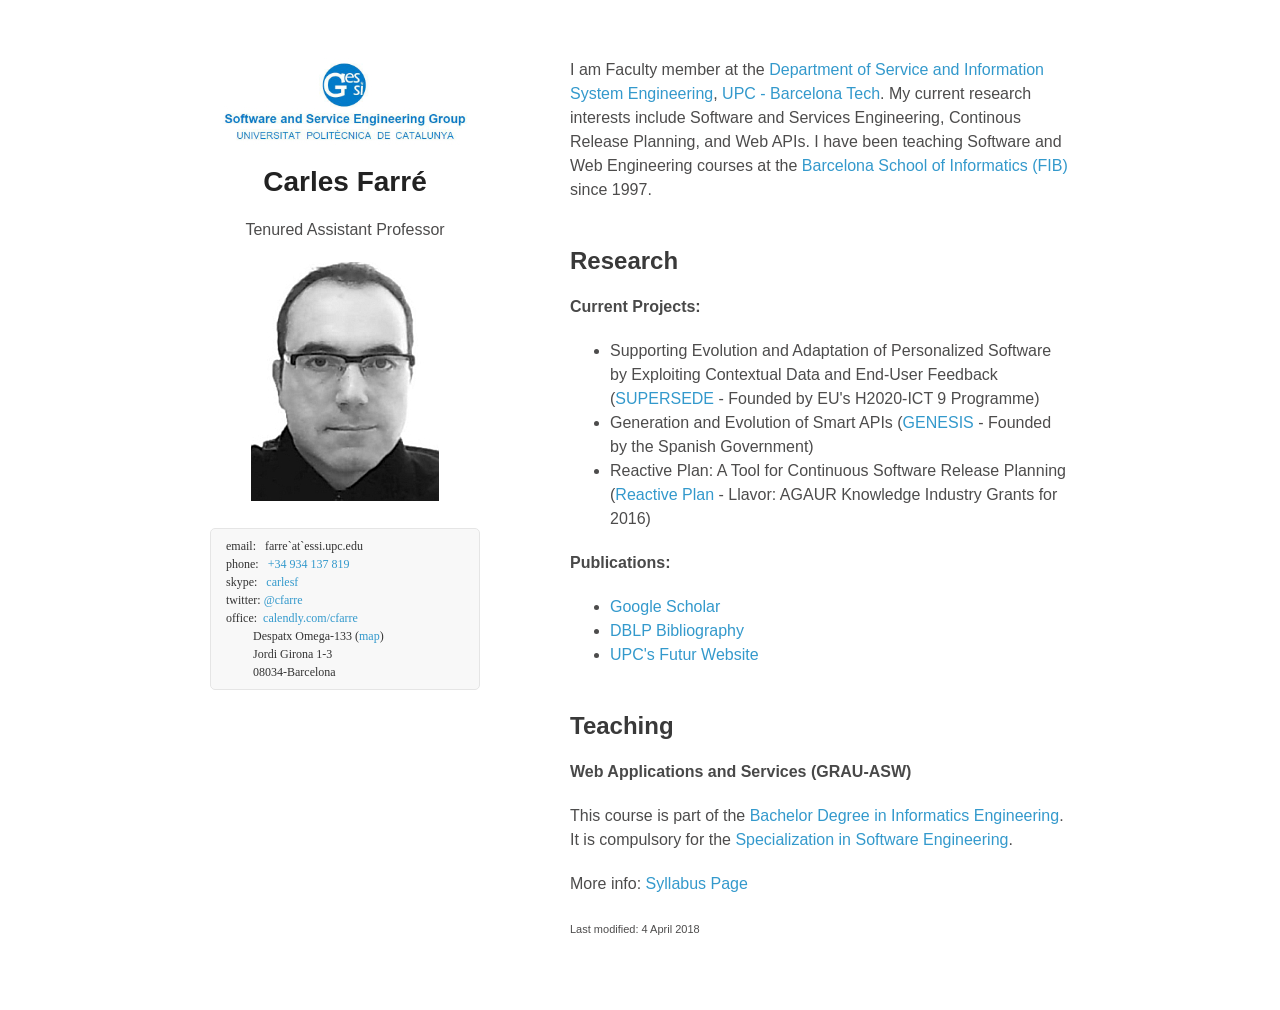
==== commit 74baae3b: "April 4th 2018 update" ====
--- a/index.html
+++ b/index.html
@@ -21,13 +21,14 @@
         <p>Tenured Assistant Professor</p>
         <img src="images/cf2.jpg" alt="Me"><p>
       <pre style="text-align:left;">email:   farre`at`essi.upc.edu
-office:  Despatx Omega-133 (<a href=
+phone:   <a href="tel:+34934137819">+34 934 137 819 </a>
+skype:   <a href="skype:carlesf?call">carlesf</a>
+twitter: <a href="https://twitter.com/cfarre">@cfarre</a>
+office:  <a href="https://calendly.com/cfarre">calendly.com/cfarre</a>
+         Despatx Omega-133 (<a href=
 				"http://maps.google.com/maps/ms?ie=UTF8&amp;hl=en&amp;msa=0&amp;msid=118446664410541882953.00000112d8265e1d7f8ae&amp;t=h&amp;z=19">map</a>)
          Jordi Girona 1-3
          08034-Barcelona
-phone:   <a href="tel:+34934137819">+34 934 137 819 </a>
-skype:   <a href="skype:carlesf?call">carlesf</a>
-twitter: <a href="https://twitter.com/cfarre">@cfarre</a>
 </pre>
 </header>
 <section>
@@ -42,6 +43,7 @@
 <ul>
 <li>Supporting Evolution and Adaptation of Personalized Software by Exploiting Contextual Data and End-User Feedback (<a href="https://www.supersede.eu/">SUPERSEDE</a> - Founded by EU's H2020-ICT 9 Programme)</li>
 <li>Generation and Evolution of Smart APIs (<a href="https://genesis.upc.edu/en">GENESIS</a> - Founded by the Spanish Government)</li>
+<li>Reactive Plan: A Tool for Continuous Software Release Planning (<a href="https://gessi.upc.edu/en/projects/project-pages/reactive-plan">Reactive Plan</a> - Llavor: AGAUR Knowledge Industry Grants for 2016)</li>
 </ul>
 <h4>
 <a id="publications" class="anchor" href="#publications" aria-hidden="true"><span class="octicon octicon-link"></span></a>Publications:</h4>
@@ -62,7 +64,7 @@
 <p>More info: <a href="http://www.fib.upc.edu/en/estudiar-enginyeria-informatica/assignatures/ASW.html">Syllabus Page</a></p>
 
 <p/>
-<p><small>Last modified: 6 June 2017</small></p>
+<p><small>Last modified: 4 April 2018</small></p>
 </section>
 </div>
 <script>
